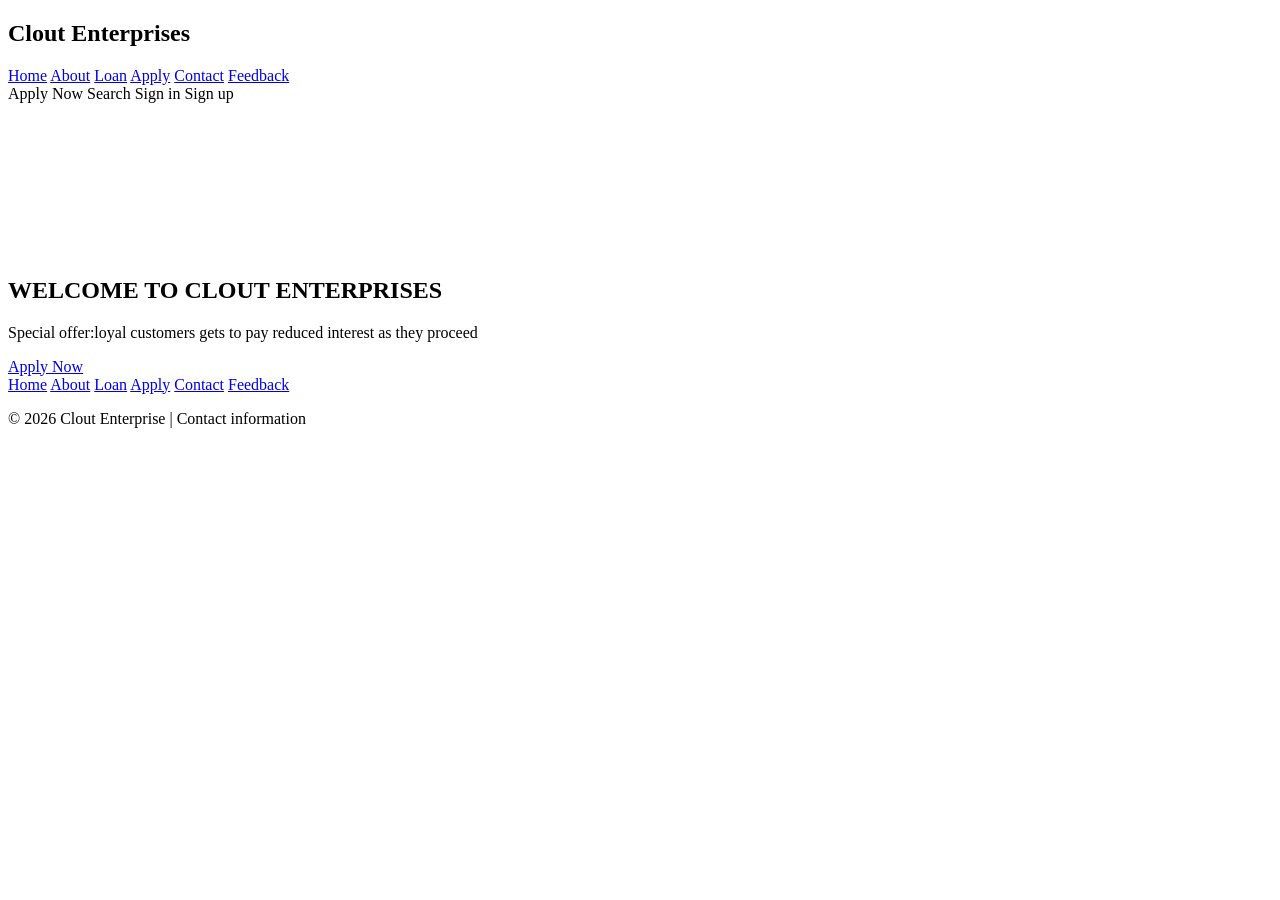
==== index.html @ 6260abf2 "Add files via upload" ====
<!DOCTYPE html>
<html lang="en"> 

<head> 
    <meta charset="UTF-8"> 

    <meta name="viewport" content="width=device-width, initial-scale=1.0"> 

    <title>Clout Enterprise| Affordable  loan solutions</title>



    </head>
    <body>
        <header>
        <nav class="navbar">
            <h2>Clout Enterprises</h2>

            <div class="nav-links">
                <a href="index.html">Home</a>
                <a href="about.html">About</a>
                <a href="loan.html">Loan</a>
                <a href="apply.html">Apply</a>
                <a href="contact.html">Contact</a>
                <a href="feedback.html">Feedback</a>
            </div>

            <div class="nav-buttons">
                <buttons>Apply Now</buttons>
                <buttons>Search</buttons>
                <buttons>Sign in</buttons>
                <buttons>Sign up</buttons>
                </div>
                </nav>
              </header>

            <Section class="hero">
             <video autoplay muted loop class="hero-video">
                <source src= "videos/video.mp4" type="video/mp4 ">
                </video>

                <div class="overlay"></div>
                <div class="her0-content">
                    <h1>WELCOME TO CLOUT ENTERPRISES</h1>
                </div>
                </Section>
                </div>
                </div>
             

                
    

              <section class="ad-section">
    <div class="container">
        <div class="ad-content">
        <p> Special offer:loyal customers gets to pay reduced interest as they proceed</p> 

</div>
</section>

     <div class="apply-container">
    <a href="apply.html" class="apply-btn">Apply Now</a>
</div>

<footer class="footer">

 <div class="footer-links"> 
                <a href="index.html">Home</a>
                <a href="about.html">About</a>
                <a href="loan.html">Loan</a>
                <a href="apply.html">Apply</a>
                <a href="contact.html">Contact</a>
                <a href="feedback.html">Feedback</a> 
                </div>

                <p>© 2026 Clout Enterprise | Contact information</p>
                
                </footer>


                 </body>
                </html>
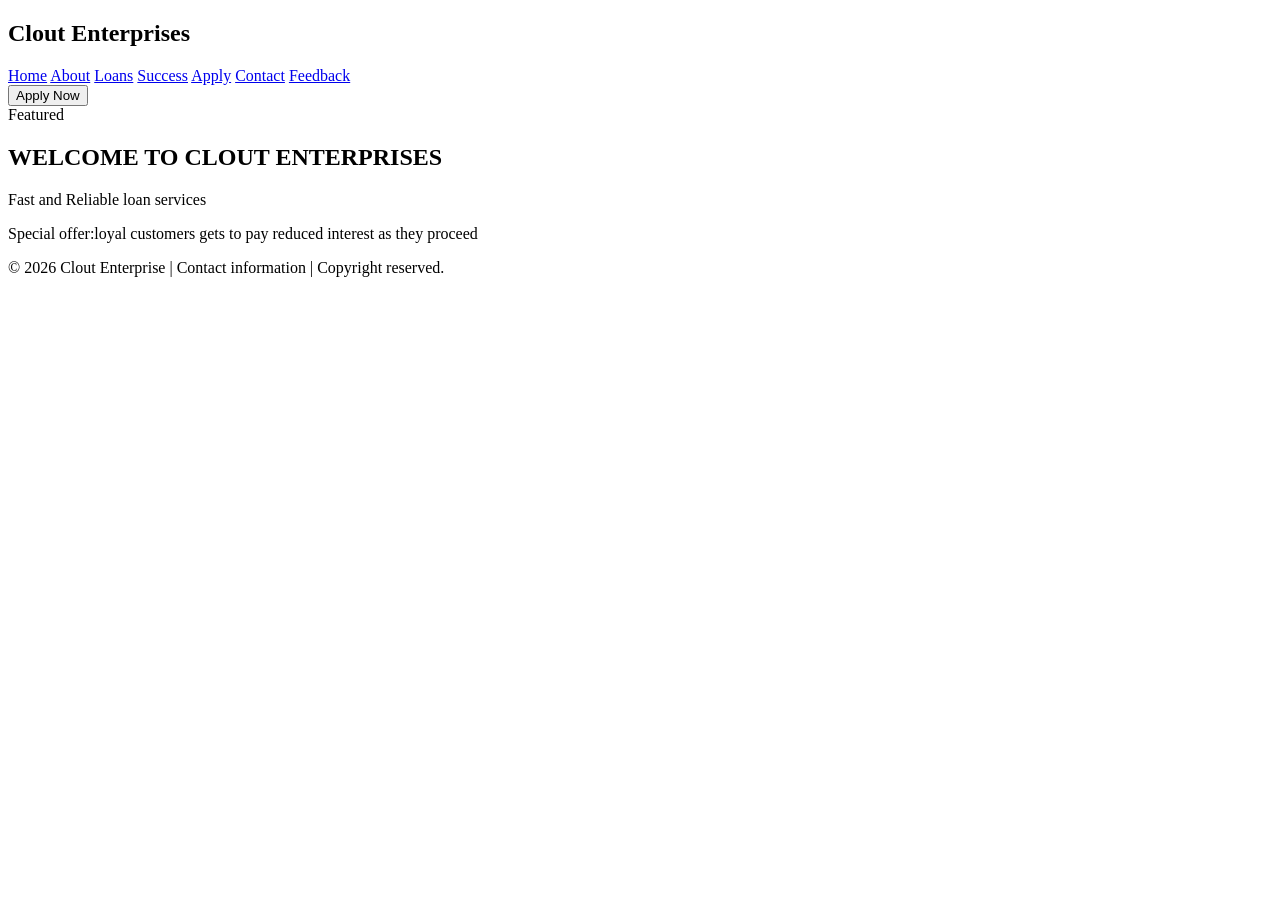
==== commit 21727f47: "Add files via upload" ====
--- a/index.html
+++ b/index.html
@@ -1,88 +1,64 @@
 <!DOCTYPE html>
-<html lang="en"> 
-
-<head> 
-    <meta charset="UTF-8"> 
-
-    <meta name="viewport" content="width=device-width, initial-scale=1.0"> 
-
-    <title>Clout Enterprise| Affordable  loan solutions</title>
+<html lang="en">
+<head>
+<meta charset="UTF-8">
+<title>Apply</title>
+<link rel="stylesheet" href="style.css">
+</head>
 
 
+<body>
 
-    </head>
-    <body>
-        <header>
-        <nav class="navbar">
-            <h2>Clout Enterprises</h2>
+<header>
+<main>
+<nav class="navbar">
+<h2>Clout Enterprises</h2>
+<div class="nav-links">
+<a href="index.html">Home</a>
+<a href="about.html">About</a>
+<a href="loan.html">Loans</a>
+<a href="client-success.html">Success</a>
+<a href="apply.html">Apply</a>
+<a href="contact.html">Contact</a>
+<a href="feedback.html">Feedback</a>
+</div>
+<div class="nav-buttons">
+<button onclick="location.href='apply.html'">Apply Now</button>
+</div>
+</nav>
+</main>
+</header>
 
-            <div class="nav-links">
-                <a href="index.html">Home</a>
-                <a href="about.html">About</a>
-                <a href="loan.html">Loan</a>
-                <a href="apply.html">Apply</a>
-                <a href="contact.html">Contact</a>
-                <a href="feedback.html">Feedback</a>
-            </div>
-
-            <div class="nav-buttons">
-                <buttons>Apply Now</buttons>
-                <buttons>Search</buttons>
-                <buttons>Sign in</buttons>
-                <buttons>Sign up</buttons>
-                </div>
-                </nav>
-              </header>
-
-            <Section class="hero">
-             <video autoplay muted loop class="hero-video">
-                <source src= "videos/video.mp4" type="video/mp4 ">
-                </video>
-
-                <div class="overlay"></div>
-                <div class="her0-content">
-                    <h1>WELCOME TO CLOUT ENTERPRISES</h1>
-                </div>
-                </Section>
-                </div>
-                </div>
-             
 
                 
-    
+        
+<section class="hero">
+ 
+    <div class="hero__content">
+      <span class="hero__tag">Featured</span>
+      <h1 class="hero__title">WELCOME TO CLOUT ENTERPRISES</h1>
+      <p class="hero__subtitle">Fast and Reliable loan services</p>
 
-              <section class="ad-section">
-    <div class="container">
+
+             <section class="ad-section">
+           <div class="container">
         <div class="ad-content">
         <p> Special offer:loyal customers gets to pay reduced interest as they proceed</p> 
 
 </div>
+</div>
 </section>
-
-     <div class="apply-container">
-    <a href="apply.html" class="apply-btn">Apply Now</a>
-</div>
 
 <footer class="footer">
 
- <div class="footer-links"> 
-                <a href="index.html">Home</a>
-                <a href="about.html">About</a>
-                <a href="loan.html">Loan</a>
-                <a href="apply.html">Apply</a>
-                <a href="contact.html">Contact</a>
-                <a href="feedback.html">Feedback</a> 
-                </div>
-
-                <p>© 2026 Clout Enterprise | Contact information</p>
+<p>© 2026 Clout Enterprise | Contact information | Copyright reserved.
                 
-                </footer>
+</footer>
 
 
-                 </body>
-                </html>
-                
 
+</body>
+</html>
         
 
 
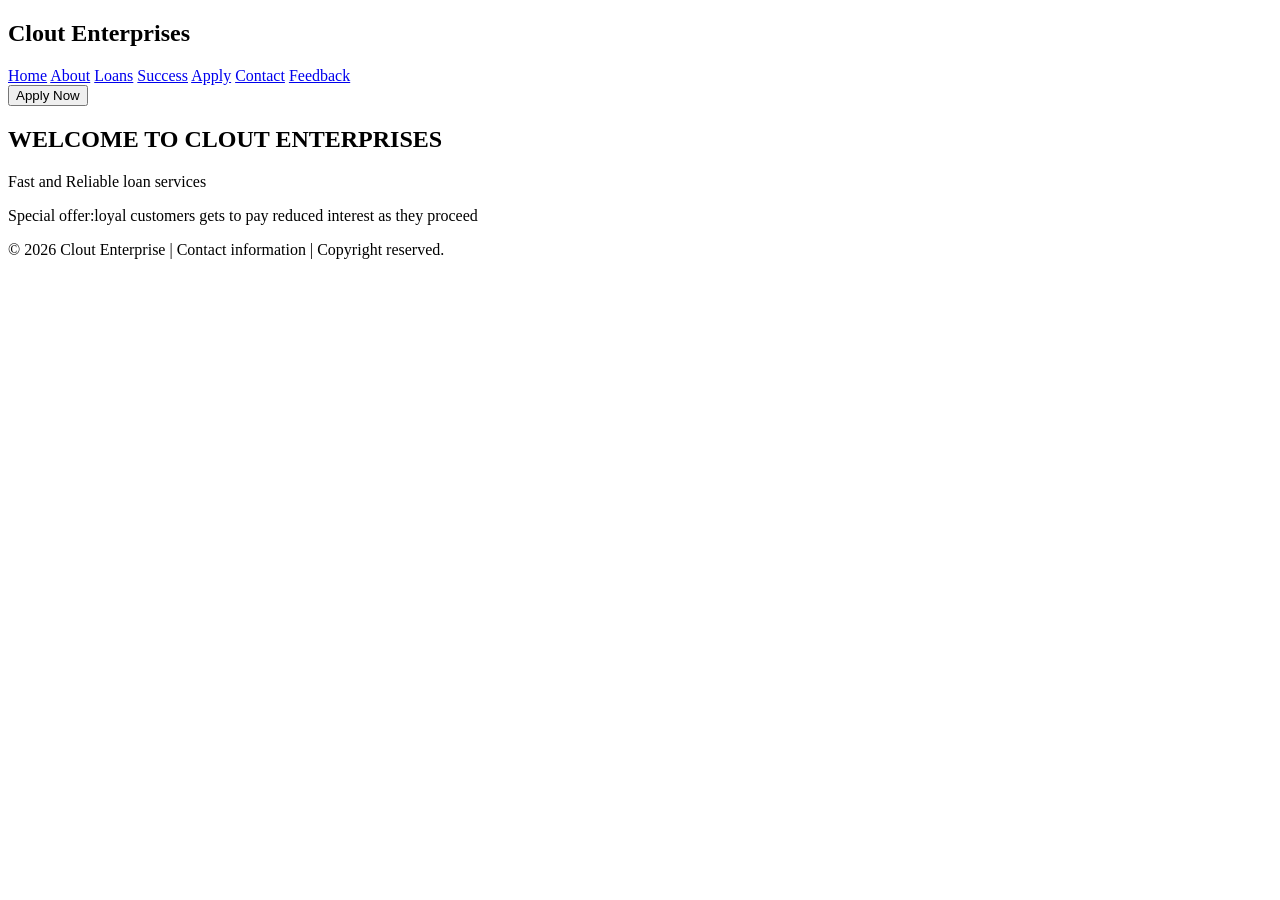
==== commit 9c97b9ea: "Update index.html" ====
--- a/index.html
+++ b/index.html
@@ -15,12 +15,12 @@
 <h2>Clout Enterprises</h2>
 <div class="nav-links">
 <a href="index.html">Home</a>
-<a href="about.html">About</a>
-<a href="loan.html">Loans</a>
-<a href="client-success.html">Success</a>
-<a href="apply.html">Apply</a>
-<a href="contact.html">Contact</a>
-<a href="feedback.html">Feedback</a>
+<a href="About.html">About</a>
+<a href="Loan.html">Loans</a>
+<a href="Success.html">Success</a>
+<a href="Apply.html">Apply</a>
+<a href="Contact.html">Contact</a>
+<a href="Feedback.html">Feedback</a>
 </div>
 <div class="nav-buttons">
 <button onclick="location.href='apply.html'">Apply Now</button>
@@ -35,7 +35,6 @@
 <section class="hero">
  
     <div class="hero__content">
-      <span class="hero__tag">Featured</span>
       <h1 class="hero__title">WELCOME TO CLOUT ENTERPRISES</h1>
       <p class="hero__subtitle">Fast and Reliable loan services</p>
 
@@ -75,4 +74,4 @@
         
 
 
-    +    
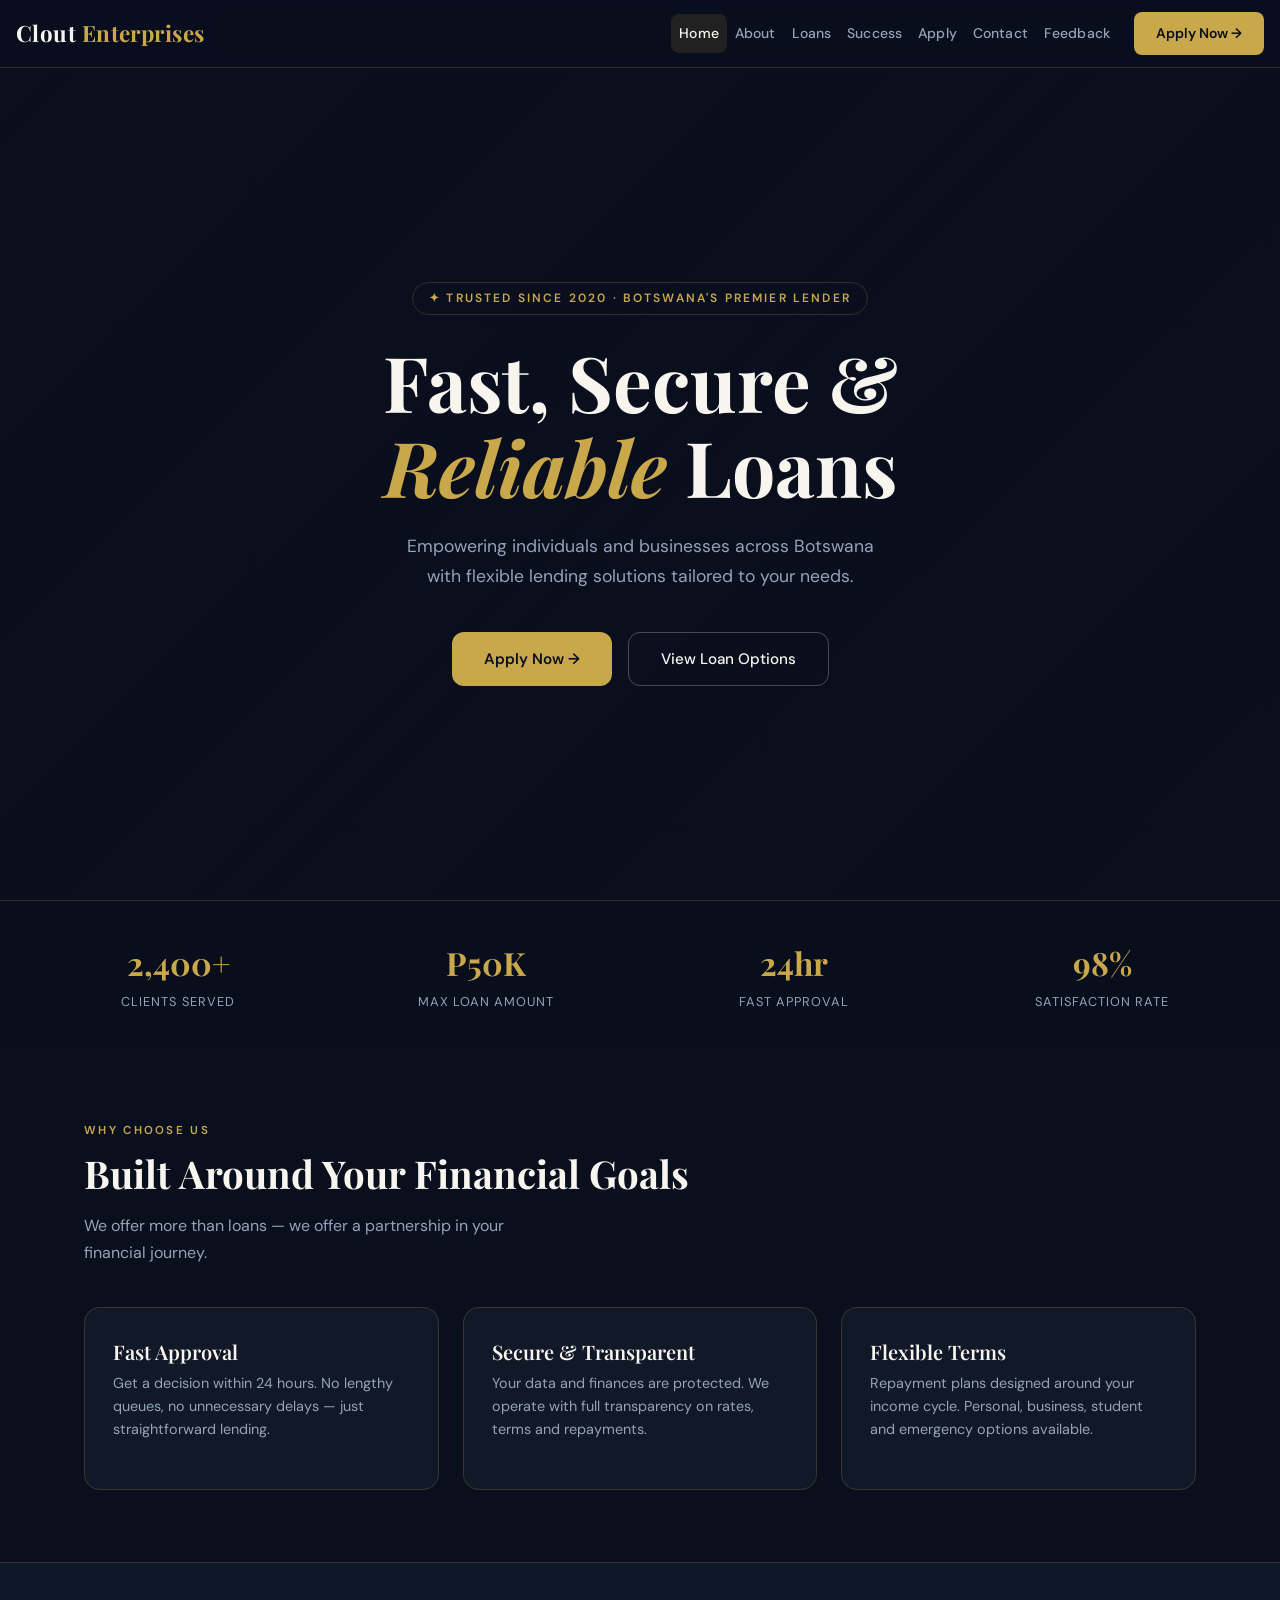
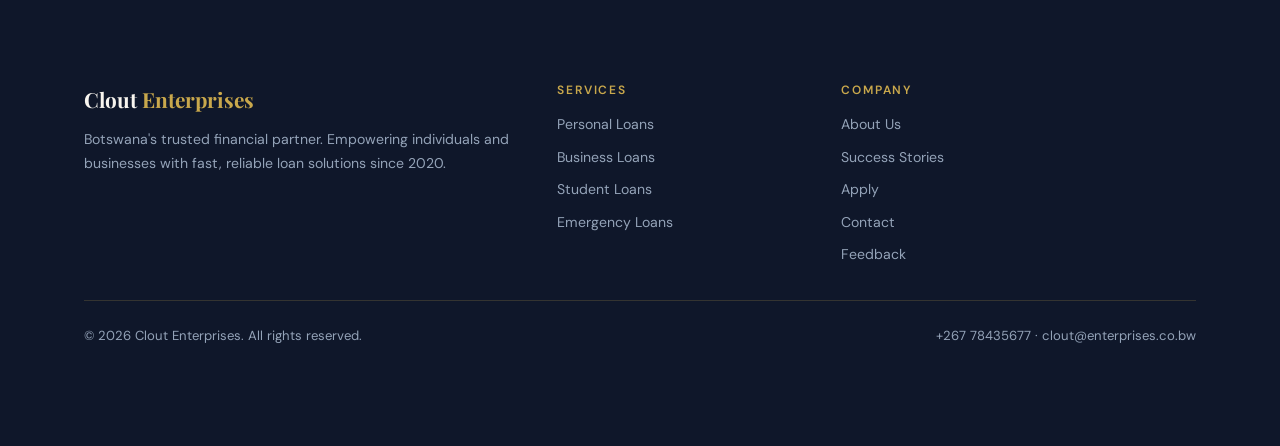
==== commit 93ef793a: "Add files via upload" ====
--- a/index.html
+++ b/index.html
@@ -1,77 +1,140 @@
-<!DOCTYPE html>
-<html lang="en">
-<head>
-<meta charset="UTF-8">
-<title>Apply</title>
-<link rel="stylesheet" href="style.css">
-</head>
-
-
-<body>
-
-<header>
-<main>
-<nav class="navbar">
-<h2>Clout Enterprises</h2>
-<div class="nav-links">
-<a href="index.html">Home</a>
-<a href="About.html">About</a>
-<a href="Loan.html">Loans</a>
-<a href="Success.html">Success</a>
-<a href="Apply.html">Apply</a>
-<a href="Contact.html">Contact</a>
-<a href="Feedback.html">Feedback</a>
-</div>
-<div class="nav-buttons">
-<button onclick="location.href='apply.html'">Apply Now</button>
-</div>
-</nav>
-</main>
-</header>
-
-
-                
-        
-<section class="hero">
- 
-    <div class="hero__content">
-      <h1 class="hero__title">WELCOME TO CLOUT ENTERPRISES</h1>
-      <p class="hero__subtitle">Fast and Reliable loan services</p>
-
-
-             <section class="ad-section">
-           <div class="container">
-        <div class="ad-content">
-        <p> Special offer:loyal customers gets to pay reduced interest as they proceed</p> 
-
-</div>
-</div>
-</section>
-
-<footer class="footer">
-
-<p>© 2026 Clout Enterprise | Contact information | Copyright reserved.
-                
-</footer>
-
-
-
-</body>
-</html>
-        
-
-
-
-
-
-
-
-
-        
-
-
-
-        
-
-
-    
+<!DOCTYPE html>
+<html lang="en">
+<head>
+  <meta charset="UTF-8">
+  <meta name="viewport" content="width=device-width, initial-scale=1.0">
+  <title>Clout Enterprises — Financial Freedom Starts Here</title>
+  <link href="https://cdn.jsdelivr.net/npm/bootstrap@5.3.3/dist/css/bootstrap.min.css" rel="stylesheet">
+  <link rel="stylesheet" href="style.css">
+</head>
+<body>
+
+<!-- NAVBAR -->
+<nav class="navbar navbar-expand-lg">
+  <div class="container-fluid px-3">
+    <a href="index.html" class="navbar-brand">Clout <span>Enterprises</span></a>
+    <button class="navbar-toggler" type="button" data-bs-toggle="collapse" data-bs-target="#navMenu" aria-controls="navMenu" aria-expanded="false" aria-label="Toggle navigation">
+      <span class="navbar-toggler-icon"></span>
+    </button>
+    <div class="collapse navbar-collapse" id="navMenu">
+      <div class="navbar-nav ms-auto">
+        <a href="index.html" class="nav-link active">Home</a>
+        <a href="about.html" class="nav-link">About</a>
+        <a href="loan.html" class="nav-link">Loans</a>
+        <a href="success.html" class="nav-link">Success</a>
+        <a href="apply.html" class="nav-link">Apply</a>
+        <a href="contact.html" class="nav-link">Contact</a>
+        <a href="feedback.html" class="nav-link">Feedback</a>
+      </div>
+      <a href="apply.html" class="nav-cta ms-3">Apply Now →</a>
+    </div>
+  </div>
+</nav>
+
+<main>
+
+  <!-- HERO SECTION -->
+  <section class="hero">
+    <video autoplay muted loop playsinline class="hero-video">
+      <source src="video/hero-video.mp4" type="video/mp4">
+    </video>
+    <div class="hero-overlay"></div>
+    <div class="hero-content">
+      <div class="hero-eyebrow">✦ Trusted Since 2020 · Botswana's Premier Lender</div>
+      <h1>Fast, Secure &amp;<br><em>Reliable</em> Loans</h1>
+      <p>Empowering individuals and businesses across Botswana with flexible lending solutions tailored to your needs.</p>
+      <div class="hero-actions">
+        <a href="apply.html" class="btn-primary">Apply Now →</a>
+        <a href="loan.html" class="btn-outline">View Loan Options</a>
+      </div>
+    </div>
+  </section>
+
+  <!-- STATS STRIP -->
+  <div class="hero-stats">
+    <div class="container-fluid px-2">
+      <div class="row g-0 justify-content-center text-center">
+        <div class="col-6 col-md-3 stat-item">
+          <span class="stat-num">2,400+</span>
+          <span class="stat-label">Clients Served</span>
+        </div>
+        <div class="col-6 col-md-3 stat-item">
+          <span class="stat-num">P50K</span>
+          <span class="stat-label">Max Loan Amount</span>
+        </div>
+        <div class="col-6 col-md-3 stat-item">
+          <span class="stat-num">24hr</span>
+          <span class="stat-label">Fast Approval</span>
+        </div>
+        <div class="col-6 col-md-3 stat-item">
+          <span class="stat-num">98%</span>
+          <span class="stat-label">Satisfaction Rate</span>
+        </div>
+      </div>
+    </div>
+  </div>
+
+  <!-- WHY US -->
+  <div class="container">
+    <div class="section-label">Why Choose Us</div>
+    <h2 class="section-title">Built Around Your Financial Goals</h2>
+    <p class="section-sub">We offer more than loans — we offer a partnership in your financial journey.</p>
+
+    <div class="row g-4 mt-2">
+      <div class="col-12 col-md-4">
+        <div class="card fade-up h-100">
+          <h3>Fast Approval</h3>
+          <p>Get a decision within 24 hours. No lengthy queues, no unnecessary delays — just straightforward lending.</p>
+        </div>
+      </div>
+      <div class="col-12 col-md-4">
+        <div class="card fade-up-2 h-100">
+          <h3>Secure &amp; Transparent</h3>
+          <p>Your data and finances are protected. We operate with full transparency on rates, terms and repayments.</p>
+        </div>
+      </div>
+      <div class="col-12 col-md-4">
+        <div class="card fade-up-3 h-100">
+          <h3>Flexible Terms</h3>
+          <p>Repayment plans designed around your income cycle. Personal, business, student and emergency options available.</p>
+        </div>
+      </div>
+    </div>
+  </div>
+
+</main>
+
+<!-- FOOTER -->
+<footer class="footer">
+  <div class="container">
+    <div class="row g-4 mb-4">
+      <div class="col-12 col-md-5">
+        <div class="footer-brand">Clout <span>Enterprises</span></div>
+        <p class="footer-desc">Botswana's trusted financial partner. Empowering individuals and businesses with fast, reliable loan solutions since 2020.</p>
+      </div>
+      <div class="col-6 col-md-3 footer-col">
+        <h5>Services</h5>
+        <a href="loan.html">Personal Loans</a>
+        <a href="loan.html">Business Loans</a>
+        <a href="loan.html">Student Loans</a>
+        <a href="loan.html">Emergency Loans</a>
+      </div>
+      <div class="col-6 col-md-4 footer-col">
+        <h5>Company</h5>
+        <a href="about.html">About Us</a>
+        <a href="success.html">Success Stories</a>
+        <a href="apply.html">Apply</a>
+        <a href="contact.html">Contact</a>
+        <a href="feedback.html">Feedback</a>
+      </div>
+    </div>
+    <div class="footer-bottom">
+      <span>© 2026 Clout Enterprises. All rights reserved.</span>
+      <span>+267 78435677 · clout@enterprises.co.bw</span>
+    </div>
+  </div>
+</footer>
+
+<script src="https://cdn.jsdelivr.net/npm/bootstrap@5.3.3/dist/js/bootstrap.bundle.min.js"></script>
+</body>
+</html>
--- a/style.css
+++ b/style.css
@@ -0,0 +1,810 @@
+/* ============================================================
+   CLOUT ENTERPRISES — Global Stylesheet
+   Aesthetic: Luxury Financial / Dark Navy + Gold Accent
+   Updated: Bootstrap 5 compatible + Fully Responsive
+   ============================================================ */
+
+@import url('https://fonts.googleapis.com/css2?family=Playfair+Display:wght@400;600;700&family=DM+Sans:wght@300;400;500;600&display=swap');
+
+/* ── RESET ── */
+*, *::before, *::after {
+  margin: 0;
+  padding: 0;
+  box-sizing: border-box;
+}
+
+/* ── TOKENS ── */
+:root {
+  --navy:        #0a0f1e;
+  --navy-2:      #0f172a;
+  --navy-3:      #1e293b;
+  --gold:        #c9a84c;
+  --gold-light:  #e6c878;
+  --gold-dim:    rgba(201, 168, 76, 0.12);
+  --white:       #f8f5ef;
+  --muted:       #94a3b8;
+  --surface:     #111827;
+  --surface-2:   #1a2436;
+  --border:      rgba(201,168,76,0.2);
+  --radius:      12px;
+  --shadow:      0 20px 60px rgba(0,0,0,0.35);
+  --ff-display:  'Playfair Display', Georgia, serif;
+  --ff-body:     'DM Sans', sans-serif;
+  --transition:  0.3s cubic-bezier(0.4, 0, 0.2, 1);
+}
+
+/* ── BASE ── */
+html { scroll-behavior: smooth; }
+
+body {
+  font-family: var(--ff-body);
+  background: var(--navy);
+  color: var(--white);
+  min-height: 100vh;
+  display: flex;
+  flex-direction: column;
+  line-height: 1.6;
+}
+
+/* ── SCROLLBAR ── */
+::-webkit-scrollbar { width: 6px; }
+::-webkit-scrollbar-track { background: var(--navy-2); }
+::-webkit-scrollbar-thumb { background: var(--gold); border-radius: 3px; }
+
+
+
+/* Sticky wrapper for the nav */
+.navbar {
+  position: sticky;
+  top: 0;
+  z-index: 1030;
+  background: rgba(10, 15, 30, 0.97);
+  backdrop-filter: blur(12px);
+  border-bottom: 1px solid var(--border);
+  padding: 0 32px !;
+  min-height: 68px;
+}
+
+.navbar-brand {
+  font-family: var(--ff-display);
+  font-size: 1.4rem;
+  font-weight: 700;
+  color: var(--white);
+  letter-spacing: 0.02em;
+  text-decoration: none;
+}
+
+.navbar-brand span {
+  color: var(--gold);
+}
+
+/* Bootstrap nav-link overrides */
+.navbar-nav .nav-link {
+  color: var(--muted);
+  font-size: 0.875rem;
+  font-weight: 500;
+  padding: 8px 14px;
+  border-radius: 8px;
+  transition: var(--transition);
+  letter-spacing: 0.01em;
+}
+
+.navbar-nav .nav-link:hover,
+.navbar-nav .nav-link.active {
+  color: var(--white--);
+  background: var(--gold-dim);
+}
+
+/* Hamburger icon color */
+.navbar-toggler {
+  border-color: var(--border);
+}
+.navbar-toggler-icon {
+  filter: invert(1);
+}
+
+/* Collapsed menu background on mobile */
+.navbar-collapse {
+  background: rgba(10, 15, 30, 0.99);
+}
+
+@media (max-width: 991px) {
+  .navbar-collapse {
+    padding: 12px 0 16px;
+    border-top: 1px solid var(--border);
+    margin-top: 8px;
+  }
+  .navbar-nav .nav-link {
+    padding: 10px 16px;
+  }
+  .nav-cta {
+    margin: 12px 16px 4px;
+    display: inline-block;
+  }
+}
+
+.nav-cta {
+  background: var(--gold);
+  color: #0a0f1e;
+  font-weight: 600;
+  padding: 10px 22px;
+  border-radius: 8px;
+  font-size: 0.875rem;
+  font-family: var(--ff-body);
+  transition: var(--transition);
+  text-decoration: none;
+  display: inline-flex;
+  align-items: center;
+  gap: 6px;
+  white-space: nowrap;
+}
+
+.nav-cta:hover {
+  background: var(--gold-light);
+  transform: translateY(-1px);
+  box-shadow: 0 6px 20px rgba(201,168,76,0.3);
+  color: #0a0f1e;
+}
+
+/* ═══════════════════════════════════════
+   HERO
+═══════════════════════════════════════ */
+.hero {
+  position: relative;
+  min-height: calc(100vh - 68px);
+  display: flex;
+  align-items: center;
+  justify-content: center;
+  overflow: hidden;
+  text-align: center;
+}
+
+.hero-video {
+  position: absolute;
+  inset: 0;
+  width: 100%;
+  height: 100%;
+  object-fit: cover;
+  z-index: 0;
+}
+
+.hero-overlay {
+  position: absolute;
+  inset: 0;
+  background: linear-gradient(
+    135deg,
+    rgba(10,15,30,0.92) 0%,
+    rgba(10,15,30,0.7) 50%,
+    rgba(10,15,30,0.88) 100%
+  );
+  z-index: 1;
+}
+
+.hero-content {
+  position: relative;
+  z-index: 2;
+  max-width: 760px;
+  padding: 40px 24px;
+  animation: fadeUp 0.9s ease both;
+}
+
+.hero-eyebrow {
+  display: inline-flex;
+  align-items: center;
+  gap: 8px;
+  font-size: 0.75rem;
+  font-weight: 600;
+  letter-spacing: 0.18em;
+  text-transform: uppercase;
+  color: var(--gold);
+  margin-bottom: 24px;
+  padding: 6px 16px;
+  border: 1px solid var(--border);
+  border-radius: 100px;
+}
+
+.hero-content h1 {
+  font-family: var(--ff-display);
+  font-size: clamp(2.2rem, 6vw, 5rem);
+  font-weight: 700;
+  line-height: 1.1;
+  color: var(--white);
+  margin-bottom: 24px;
+}
+
+.hero-content h1 em {
+  font-style: italic;
+  color: var(--gold);
+}
+
+.hero-content p {
+  font-size: 1.1rem;
+  color: var(--muted);
+  max-width: 500px;
+  margin: 0 auto 40px;
+  line-height: 1.7;
+}
+
+.hero-actions {
+  display: flex;
+  gap: 16px;
+  justify-content: center;
+  flex-wrap: wrap;
+}
+
+/* ── STATS STRIP ── */
+.hero-stats {
+  position: relative;
+  z-index: 2;
+  padding: 28px 16px;
+  border-top: 1px solid var(--border);
+  background: rgba(10,15,30,0.85);
+  backdrop-filter: blur(8px);
+}
+
+.stat-item { text-align: center; padding: 8px 16px; }
+
+.stat-item .stat-num {
+  font-family: var(--ff-display);
+  font-size: 2rem;
+  font-weight: 700;
+  color: var(--gold);
+  display: block;
+}
+
+.stat-item .stat-label {
+  font-size: 0.8rem;
+  color: var(--muted);
+  letter-spacing: 0.08em;
+  text-transform: uppercase;
+}
+
+/* ── BUTTONS ── */
+.btn-primary {
+  background: var(--gold);
+  color: var(--navy);
+  border: none;
+  padding: 14px 32px;
+  border-radius: var(--radius);
+  font-family: var(--ff-body);
+  font-weight: 600;
+  font-size: 0.95rem;
+  cursor: pointer;
+  transition: var(--transition);
+  display: inline-flex;
+  align-items: center;
+  gap: 8px;
+  text-decoration: none;
+}
+
+.btn-primary:hover {
+  background: var(--gold-light);
+  transform: translateY(-2px);
+  box-shadow: 0 8px 24px rgba(201,168,76,0.35);
+  color: var(--navy);
+}
+
+.btn-outline {
+  background: transparent;
+  color: var(--white);
+  border: 1px solid rgba(255,255,255,0.25);
+  padding: 14px 32px;
+  border-radius: var(--radius);
+  font-family: var(--ff-body);
+  font-weight: 500;
+  font-size: 0.95rem;
+  cursor: pointer;
+  transition: var(--transition);
+  display: inline-flex;
+  align-items: center;
+  gap: 8px;
+  text-decoration: none;
+}
+
+.btn-outline:hover {
+  border-color: var(--gold);
+  color: var(--gold);
+  transform: translateY(-2px);
+}
+
+/* ── PAGE HERO ── */
+.page-hero {
+  background: linear-gradient(135deg, var(--navy-2) 0%, var(--surface) 100%);
+  border-bottom: 1px solid var(--border);
+  padding: 72px 24px 60px;
+  text-align: center;
+  position: relative;
+  overflow: hidden;
+}
+
+.page-hero::before {
+  content: '';
+  position: absolute;
+  top: -60px;
+  right: -60px;
+  width: 300px;
+  height: 300px;
+  background: radial-gradient(circle, var(--gold-dim) 0%, transparent 70%);
+  border-radius: 50%;
+}
+
+.page-hero .eyebrow {
+  font-size: 0.72rem;
+  letter-spacing: 0.2em;
+  text-transform: uppercase;
+  color: var(--gold);
+  font-weight: 600;
+  margin-bottom: 12px;
+}
+
+.page-hero h1 {
+  font-family: var(--ff-display);
+  font-size: clamp(2rem, 4vw, 3.2rem);
+  font-weight: 700;
+  color: var(--white);
+  margin-bottom: 16px;
+}
+
+.page-hero p {
+  color: var(--muted);
+  font-size: 1.05rem;
+  max-width: 540px;
+  margin: auto;
+}
+
+/* ── CONTAINER ── */
+.container {
+  max-width: 1160px;
+  margin: 0 auto;
+  padding: 72px 24px;
+  flex: 1;
+  width: 100%;
+}
+
+.section-label {
+  font-size: 0.72rem;
+  letter-spacing: 0.2em;
+  text-transform: uppercase;
+  color: var(--gold);
+  font-weight: 600;
+  margin-bottom: 10px;
+}
+
+.section-title {
+  font-family: var(--ff-display);
+  font-size: clamp(1.8rem, 3vw, 2.6rem);
+  font-weight: 700;
+  color: var(--white);
+  margin-bottom: 16px;
+}
+
+.section-sub {
+  color: var(--muted);
+  font-size: 1rem;
+  max-width: 480px;
+  line-height: 1.7;
+}
+
+/* ── GRID & CARDS ── */
+.grid {
+  display: grid;
+  grid-template-columns: repeat(auto-fit, minmax(260px, 1fr));
+  gap: 24px;
+  margin-top: 40px;
+}
+
+.card {
+  background: var(--surface);
+  border: 1px solid var(--border);
+  border-radius: 16px;
+  padding: 32px 28px;
+  transition: var(--transition);
+  position: relative;
+  overflow: hidden;
+}
+
+.card::before {
+  content: '';
+  position: absolute;
+  top: 0; left: 0; right: 0;
+  height: 3px;
+  background: linear-gradient(90deg, var(--gold), var(--gold-light));
+  opacity: 0;
+  transition: var(--transition);
+}
+
+.card:hover {
+  transform: translateY(-6px);
+  border-color: var(--gold);
+  box-shadow: 0 16px 40px rgba(201,168,76,0.12);
+}
+
+.card:hover::before { opacity: 1; }
+
+.card-icon {
+  width: 48px;
+  height: 48px;
+  background: var(--gold-dim);
+  border-radius: 12px;
+  display: flex;
+  align-items: center;
+  justify-content: center;
+  margin-bottom: 20px;
+  font-size: 1.4rem;
+}
+
+.card h3 {
+  font-family: var(--ff-display);
+  font-size: 1.25rem;
+  font-weight: 600;
+  color: var(--white);
+  margin-bottom: 8px;
+}
+
+.card p {
+  color: var(--muted);
+  font-size: 0.9rem;
+  line-height: 1.6;
+}
+
+.card .amount-badge {
+  display: inline-block;
+  margin-top: 16px;
+  padding: 6px 14px;
+  background: var(--gold-dim);
+  border: 1px solid var(--border);
+  border-radius: 100px;
+  font-size: 0.82rem;
+  font-weight: 600;
+  color: var(--gold);
+}
+
+/* ── FORMS ── */
+.form-card {
+  background: var(--surface);
+  border: 1px solid var(--border);
+  border-radius: 20px;
+  padding: 48px;
+  max-width: 560px;
+  margin: 0 auto;
+  box-shadow: var(--shadow);
+  width: 100%;
+}
+
+.form-card h2 {
+  font-family: var(--ff-display);
+  font-size: 1.8rem;
+  margin-bottom: 8px;
+  color: var(--white);
+}
+
+.form-card .sub {
+  color: var(--muted);
+  font-size: 0.9rem;
+  margin-bottom: 32px;
+}
+
+.form-group { margin-bottom: 20px; }
+
+.form-group label {
+  display: block;
+  font-size: 0.82rem;
+  font-weight: 600;
+  color: var(--muted);
+  letter-spacing: 0.06em;
+  text-transform: uppercase;
+  margin-bottom: 8px;
+}
+
+.form-group input,
+.form-group textarea,
+.form-group select {
+  width: 100%;
+  padding: 14px 16px;
+  background: var(--navy-2);
+  border: 1px solid var(--border);
+  border-radius: var(--radius);
+  color: var(--white);
+  font-family: var(--ff-body);
+  font-size: 0.95rem;
+  transition: var(--transition);
+  outline: none;
+}
+
+.form-group input::placeholder,
+.form-group textarea::placeholder {
+  color: rgba(148,163,184,0.5);
+}
+
+.form-group input:focus,
+.form-group textarea:focus,
+.form-group select:focus {
+  border-color: var(--gold);
+  box-shadow: 0 0 0 3px rgba(201,168,76,0.12);
+  background: var(--surface-2);
+}
+
+.form-group textarea {
+  resize: vertical;
+  min-height: 120px;
+}
+
+.form-submit { width: 100%; margin-top: 8px; justify-content: center; }
+
+#msg {
+  margin-top: 16px;
+  padding: 12px 16px;
+  border-radius: var(--radius);
+  font-size: 0.9rem;
+  font-weight: 500;
+  display: none;
+}
+
+#msg.success {
+  background: rgba(34, 197, 94, 0.1);
+  border: 1px solid rgba(34, 197, 94, 0.3);
+  color: #4ade80;
+  display: block;
+}
+
+#msg.error {
+  background: rgba(239, 68, 68, 0.1);
+  border: 1px solid rgba(239, 68, 68, 0.3);
+  color: #f87171;
+  display: block;
+}
+
+/* ── ABOUT PAGE ── */
+.about-text h2 {
+  font-family: var(--ff-display);
+  font-size: clamp(1.6rem, 3vw, 2.2rem);
+  line-height: 1.2;
+  color: var(--white);
+  margin-bottom: 20px;
+}
+
+.about-text p {
+  color: var(--muted);
+  line-height: 1.8;
+  margin-bottom: 16px;
+}
+
+.about-pillars {
+  display: flex;
+  flex-direction: column;
+  gap: 20px;
+}
+
+.pillar {
+  background: var(--surface);
+  border: 1px solid var(--border);
+  border-left: 4px solid var(--gold);
+  border-radius: 0 var(--radius) var(--radius) 0;
+  padding: 24px 28px;
+}
+
+.pillar h4 {
+  font-family: var(--ff-display);
+  font-size: 1.1rem;
+  color: var(--gold);
+  margin-bottom: 6px;
+}
+
+.pillar p {
+  color: var(--muted);
+  font-size: 0.9rem;
+  line-height: 1.6;
+}
+
+/* ── CONTACT ── */
+.contact-info h2 {
+  font-family: var(--ff-display);
+  font-size: clamp(1.6rem, 3vw, 2rem);
+  color: var(--white);
+  margin-bottom: 16px;
+}
+
+.contact-info p {
+  color: var(--muted);
+  line-height: 1.7;
+  margin-bottom: 32px;
+}
+
+.contact-item {
+  display: flex;
+  align-items: flex-start;
+  gap: 16px;
+  margin-bottom: 24px;
+}
+
+.contact-icon {
+  width: 44px;
+  height: 44px;
+  min-width: 44px;
+  background: var(--gold-dim);
+  border: 1px solid var(--border);
+  border-radius: 12px;
+  display: flex;
+  align-items: center;
+  justify-content: center;
+  font-size: 1.1rem;
+}
+
+.contact-item-text strong {
+  display: block;
+  color: var(--white);
+  font-size: 0.85rem;
+  font-weight: 600;
+  margin-bottom: 2px;
+}
+
+.contact-item-text span {
+  color: var(--muted);
+  font-size: 0.9rem;
+}
+
+/* ── SUCCESS ── */
+.testimonial-card {
+  background: var(--surface);
+  border: 1px solid var(--border);
+  border-radius: 16px;
+  padding: 36px 32px;
+  position: relative;
+  transition: var(--transition);
+  height: 100%;
+}
+
+.testimonial-card:hover {
+  border-color: var(--gold);
+  transform: translateY(-4px);
+  box-shadow: 0 16px 40px rgba(201,168,76,0.1);
+}
+
+.testimonial-card .quote-mark {
+  font-family: var(--ff-display);
+  font-size: 4rem;
+  color: var(--gold);
+  line-height: 1;
+  margin-bottom: 16px;
+  opacity: 0.6;
+}
+
+.testimonial-card blockquote {
+  color: var(--white);
+  font-size: 1rem;
+  line-height: 1.7;
+  font-style: italic;
+  margin-bottom: 24px;
+}
+
+.testimonial-card .author {
+  display: flex;
+  align-items: center;
+  gap: 12px;
+}
+
+.author-avatar {
+  width: 44px;
+  height: 44px;
+  border-radius: 50%;
+  background: var(--gold-dim);
+  border: 2px solid var(--gold);
+  display: flex;
+  align-items: center;
+  justify-content: center;
+  font-weight: 700;
+  color: var(--gold);
+  font-size: 0.9rem;
+  flex-shrink: 0;
+}
+
+.author-info strong {
+  display: block;
+  color: var(--white);
+  font-size: 0.9rem;
+}
+
+.author-info span {
+  color: var(--muted);
+  font-size: 0.8rem;
+}
+
+.stars { color: var(--gold); font-size: 0.85rem; margin-bottom: 16px; }
+
+/* ── FOOTER ── */
+.footer {
+  background: var(--navy-2);
+  border-top: 1px solid var(--border);
+  padding: 48px 24px 28px;
+  margin-top: auto;
+}
+
+.footer-brand {
+  font-family: var(--ff-display);
+  font-size: 1.3rem;
+  font-weight: 700;
+  color: var(--white);
+  margin-bottom: 12px;
+}
+
+.footer-brand span { color: var(--gold); }
+
+.footer-desc {
+  color: var(--muted);
+  font-size: 0.88rem;
+  line-height: 1.7;
+}
+
+.footer-col h5 {
+  font-size: 0.75rem;
+  letter-spacing: 0.15em;
+  text-transform: uppercase;
+  color: var(--gold);
+  font-weight: 600;
+  margin-bottom: 16px;
+}
+
+.footer-col a {
+  display: block;
+  color: var(--muted);
+  text-decoration: none;
+  font-size: 0.88rem;
+  margin-bottom: 10px;
+  transition: var(--transition);
+}
+
+.footer-col a:hover { color: var(--white); }
+
+.footer-bottom {
+  border-top: 1px solid var(--border);
+  padding-top: 24px;
+  display: flex;
+  justify-content: space-between;
+  align-items: center;
+  color: var(--muted);
+  font-size: 0.82rem;
+  flex-wrap: wrap;
+  gap: 8px;
+}
+
+/* ═══════════════════════════════════════
+   ANIMATIONS
+═══════════════════════════════════════ */
+@keyframes fadeUp {
+  from { opacity: 0; transform: translateY(24px); }
+  to   { opacity: 1; transform: translateY(0); }
+}
+
+.fade-up  { animation: fadeUp 0.7s ease both; }
+.fade-up-2 { animation: fadeUp 0.7s 0.15s ease both; }
+.fade-up-3 { animation: fadeUp 0.7s 0.30s ease both; }
+
+/* ═══════════════════════════════════════
+   RESPONSIVE MEDIA QUERIES
+   (Bootstrap handles columns; these
+    handle spacing, font, and layout)
+═══════════════════════════════════════ */
+
+/* Tablet — md breakpoint (768px) */
+@media (max-width: 768px) {
+  .container { padding: 48px 16px; }
+  .page-hero { padding: 48px 16px 40px; }
+  .form-card { padding: 28px 20px; }
+  .footer { padding: 40px 16px 20px; }
+  .footer-bottom { flex-direction: column; text-align: center; }
+  .hero-stats { padding: 20px 16px; }
+  .stat-item .stat-num { font-size: 1.5rem; }
+  .navbar { padding: 0 16px; }
+}
+
+/* Mobile — sm breakpoint (576px) */
+@media (max-width: 576px) {
+  .hero-content h1 { font-size: 2rem; }
+  .hero-content p  { font-size: 0.95rem; }
+  .btn-primary, .btn-outline { padding: 12px 20px; font-size: 0.85rem; }
+  .card { padding: 24px 18px; }
+  .testimonial-card { padding: 24px 20px; }
+  .pillar { padding: 18px 20px; }
+  .form-card { padding: 24px 16px; }
+  .page-hero { padding: 40px 16px 32px; }
+}
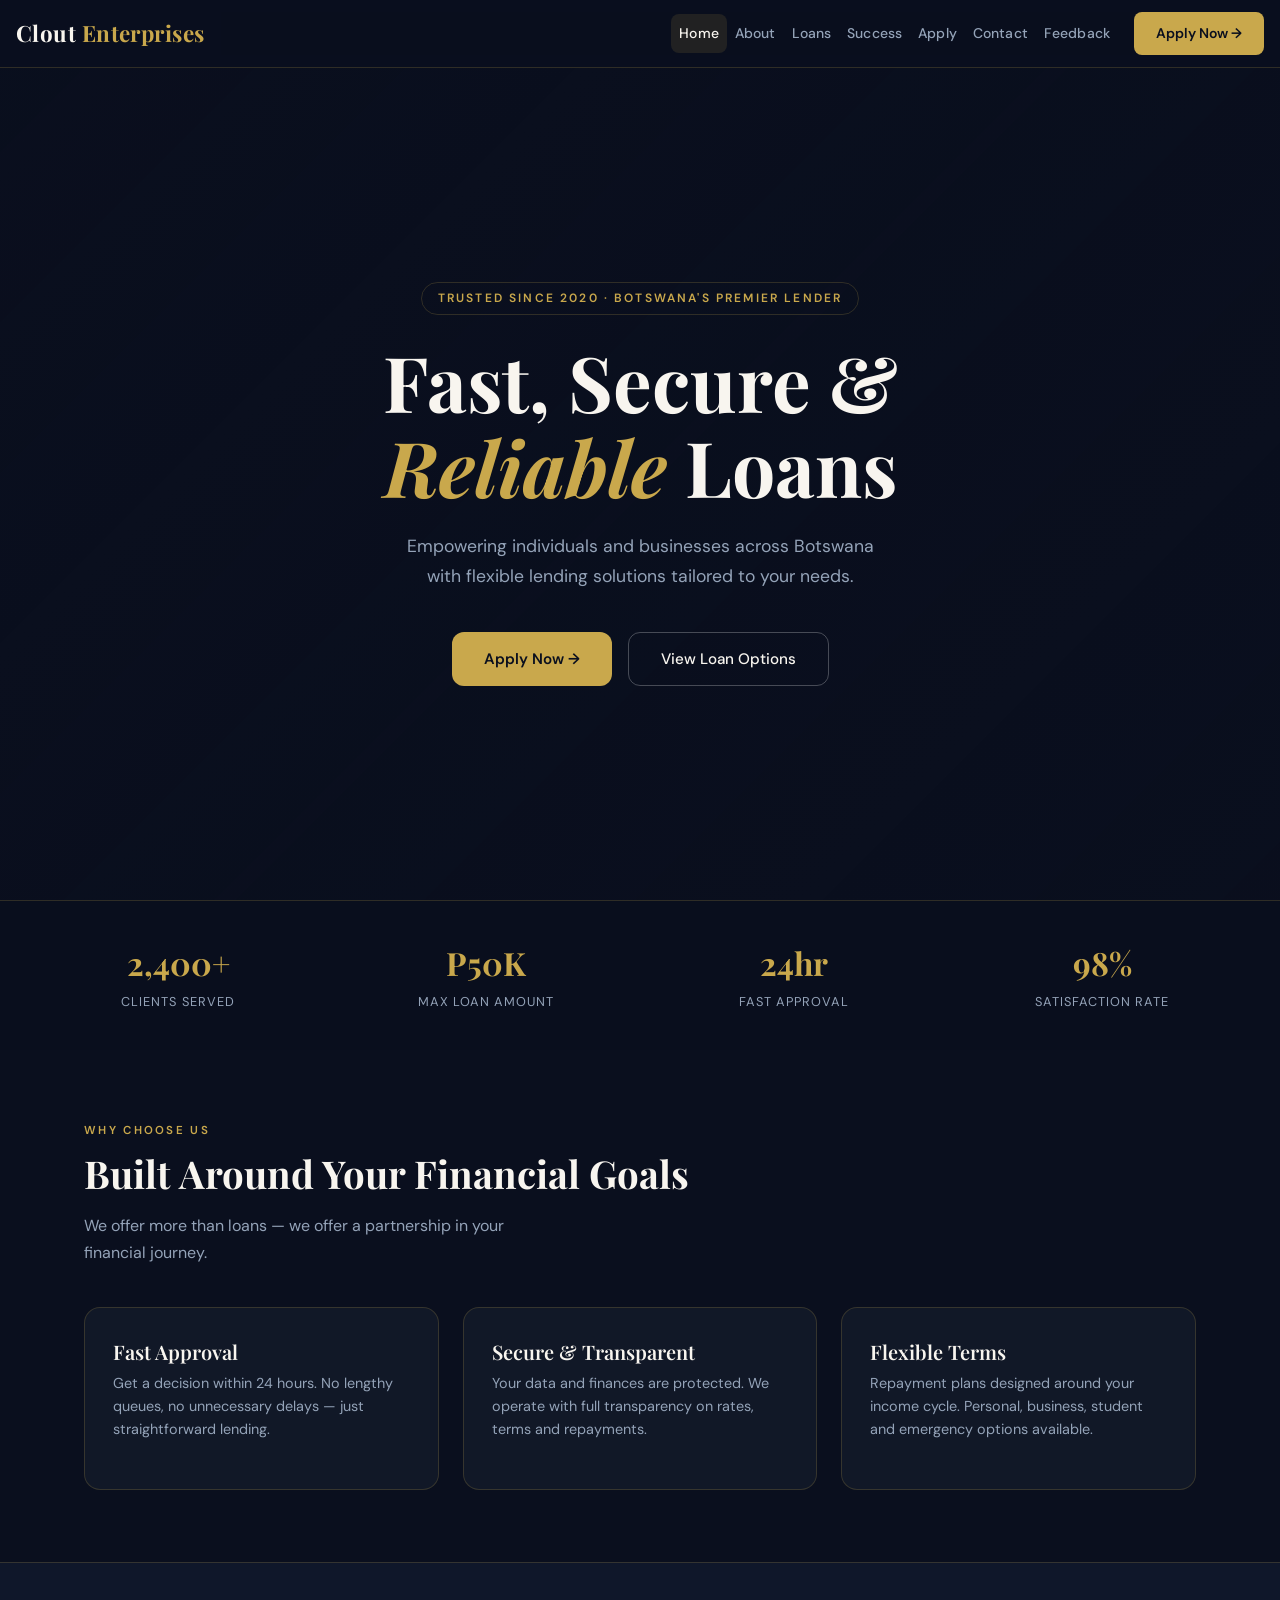
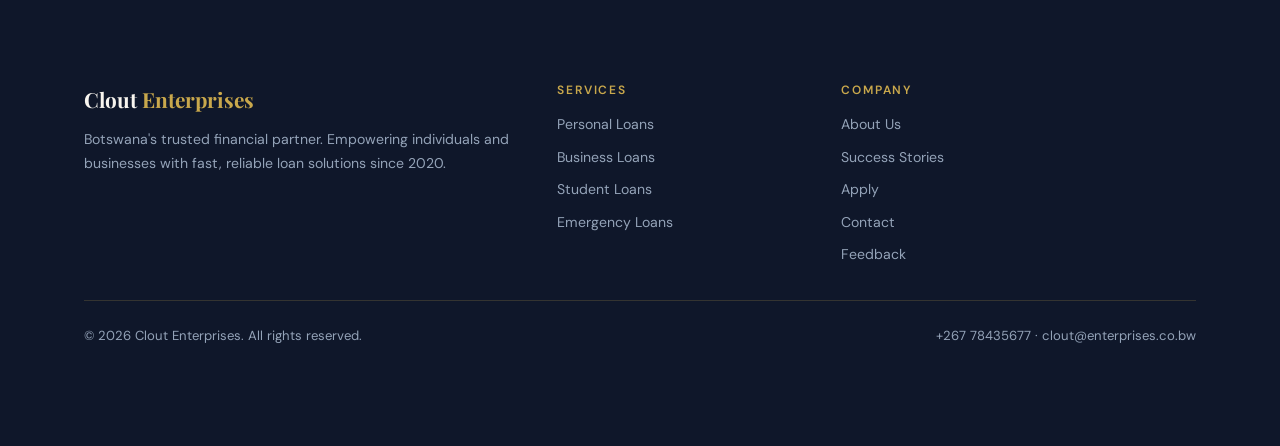
==== commit 472e81be: "Update index.html" ====
--- a/index.html
+++ b/index.html
@@ -36,11 +36,16 @@
   <!-- HERO SECTION -->
   <section class="hero">
     <video autoplay muted loop playsinline class="hero-video">
-      <source src="video/hero-video.mp4" type="video/mp4">
+     <source src="" type="video/mp4">
+    width="100%" 
+    autoplay 
+    muted 
+    loop
+    style="border-radius:12px; max-width:800px; display:block; margin:0 auto;">
     </video>
     <div class="hero-overlay"></div>
     <div class="hero-content">
-      <div class="hero-eyebrow">✦ Trusted Since 2020 · Botswana's Premier Lender</div>
+      <div class="hero-eyebrow"> Trusted Since 2020 · Botswana's Premier Lender</div>
       <h1>Fast, Secure &amp;<br><em>Reliable</em> Loans</h1>
       <p>Empowering individuals and businesses across Botswana with flexible lending solutions tailored to your needs.</p>
       <div class="hero-actions">
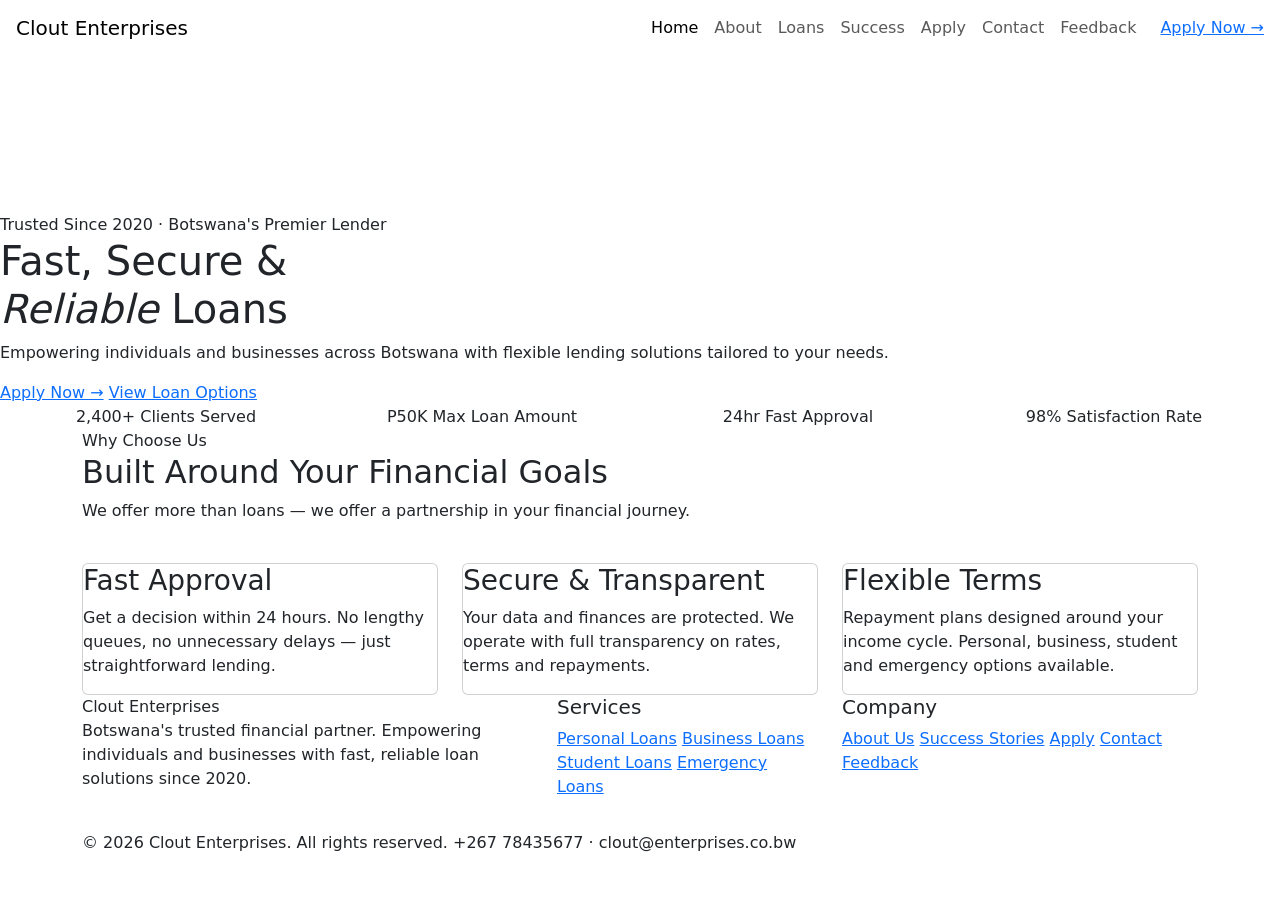
==== commit 475a1fca: "Add files via upload" ====
--- a/index.html
+++ b/index.html
@@ -32,17 +32,11 @@
 </nav>
 
 <main>
-
   <!-- HERO SECTION -->
   <section class="hero">
     <video autoplay muted loop playsinline class="hero-video">
-     <source src="" type="video/mp4">
-    width="100%" 
-    autoplay 
-    muted 
-    loop
-    style="border-radius:12px; max-width:800px; display:block; margin:0 auto;">
-    </video>
+  <source src="video/hero-videos.mp4" type="video/mp4">
+</video>
     <div class="hero-overlay"></div>
     <div class="hero-content">
       <div class="hero-eyebrow"> Trusted Since 2020 · Botswana's Premier Lender</div>
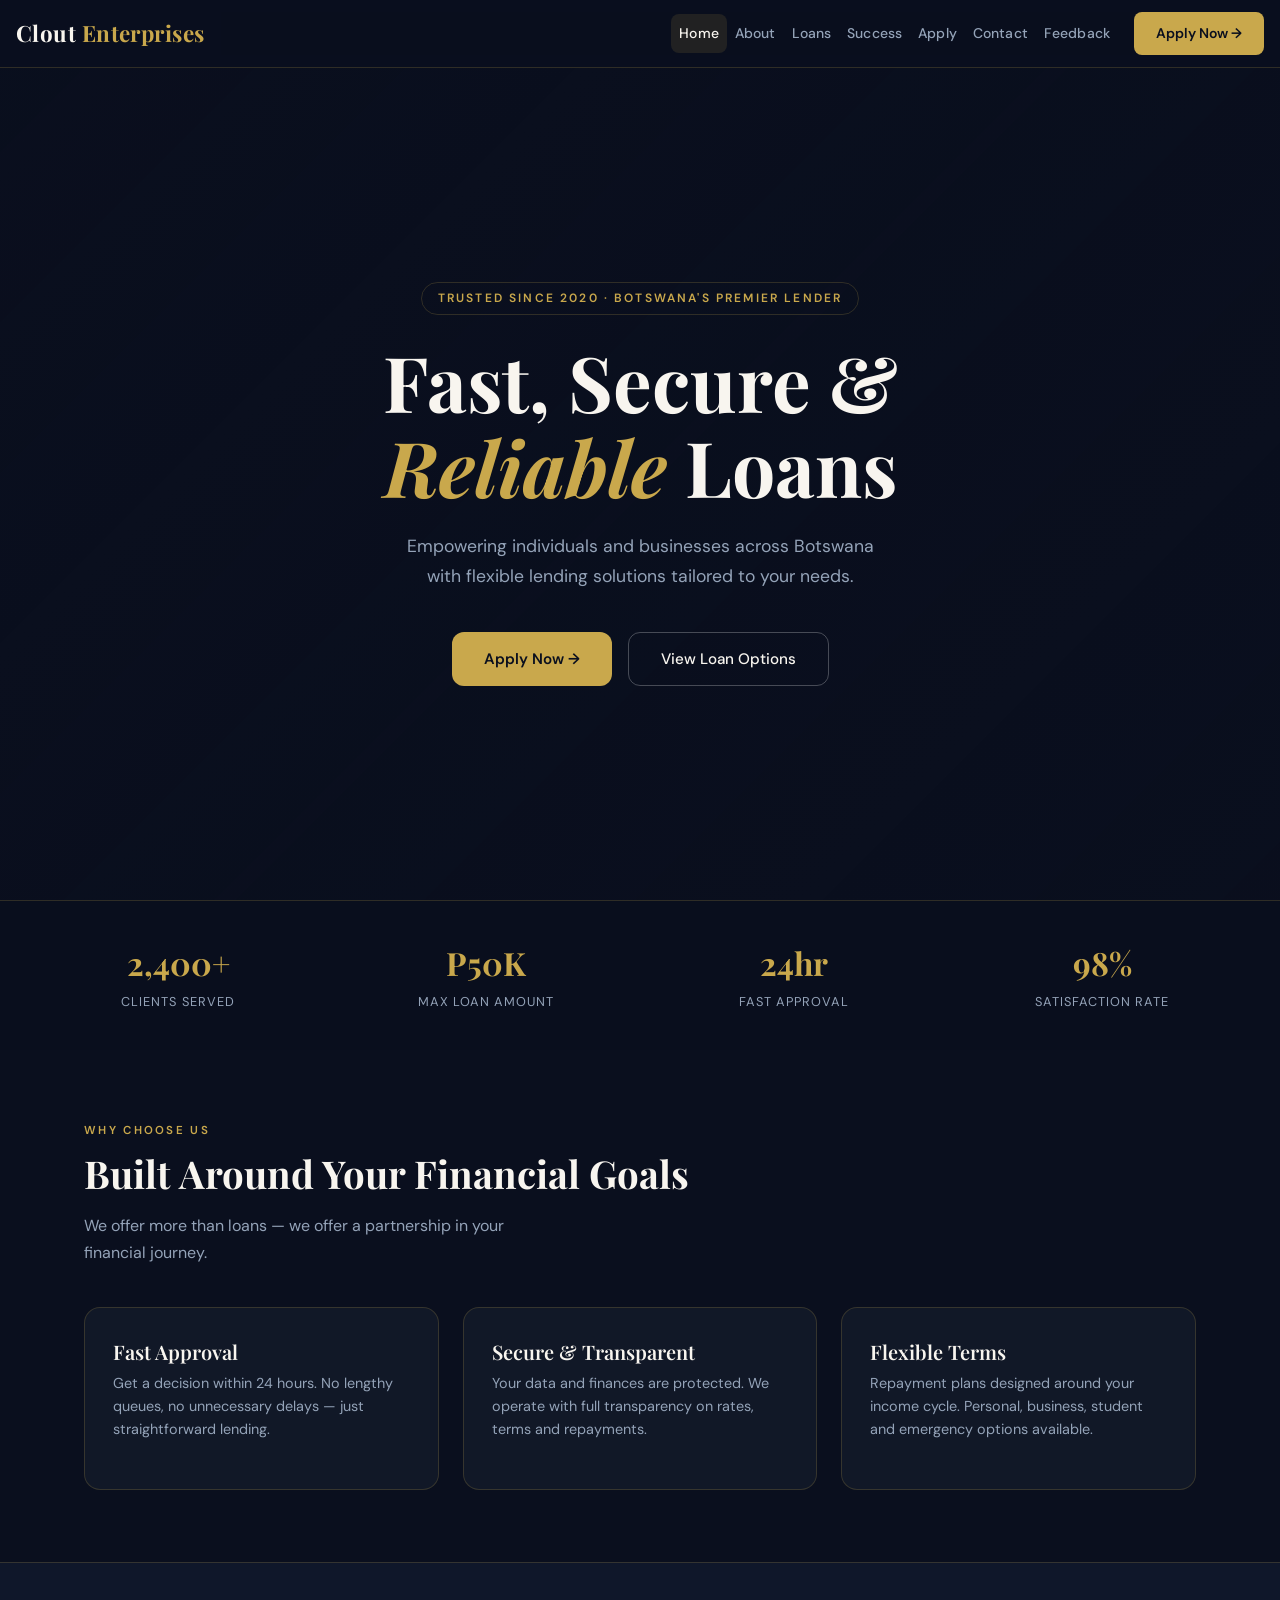
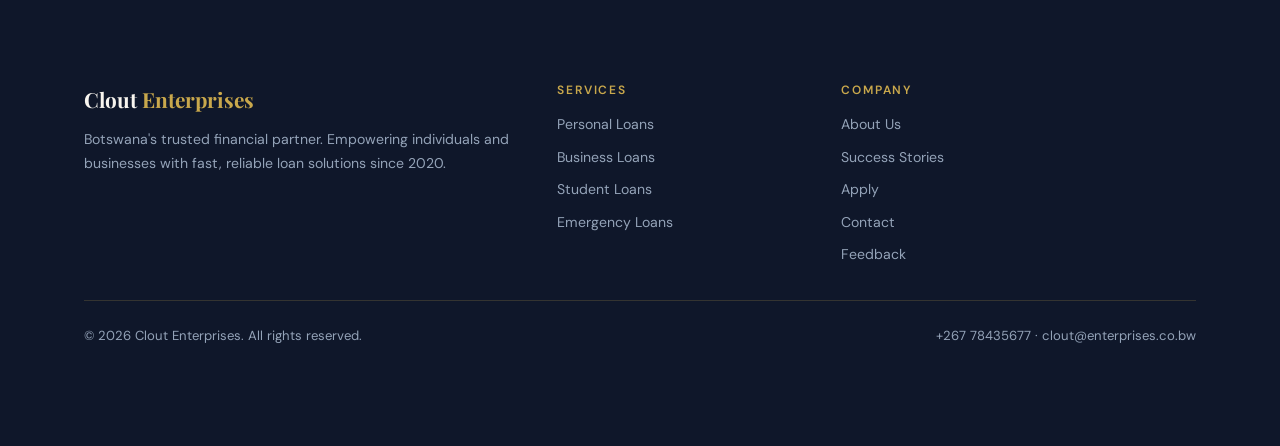
==== commit f80c11f5: "Update index.html" ====
--- a/index.html
+++ b/index.html
@@ -35,7 +35,7 @@
   <!-- HERO SECTION -->
   <section class="hero">
     <video autoplay muted loop playsinline class="hero-video">
-  <source src="video/hero-videos.mp4" type="video/mp4">
+  <source src="hero-video.mp4" type="video/mp4">
 </video>
     <div class="hero-overlay"></div>
     <div class="hero-content">
--- a/style.css
+++ b/style.css
@@ -0,0 +1,810 @@
+/* ============================================================
+   CLOUT ENTERPRISES — Global Stylesheet
+   Aesthetic: Luxury Financial / Dark Navy + Gold Accent
+   Updated: Bootstrap 5 compatible + Fully Responsive
+   ============================================================ */
+
+@import url('https://fonts.googleapis.com/css2?family=Playfair+Display:wght@400;600;700&family=DM+Sans:wght@300;400;500;600&display=swap');
+
+/* ── RESET ── */
+*, *::before, *::after {
+  margin: 0;
+  padding: 0;
+  box-sizing: border-box;
+}
+
+/* ── TOKENS ── */
+:root {
+  --navy:        #0a0f1e;
+  --navy-2:      #0f172a;
+  --navy-3:      #1e293b;
+  --gold:        #c9a84c;
+  --gold-light:  #e6c878;
+  --gold-dim:    rgba(201, 168, 76, 0.12);
+  --white:       #f8f5ef;
+  --muted:       #94a3b8;
+  --surface:     #111827;
+  --surface-2:   #1a2436;
+  --border:      rgba(201,168,76,0.2);
+  --radius:      12px;
+  --shadow:      0 20px 60px rgba(0,0,0,0.35);
+  --ff-display:  'Playfair Display', Georgia, serif;
+  --ff-body:     'DM Sans', sans-serif;
+  --transition:  0.3s cubic-bezier(0.4, 0, 0.2, 1);
+}
+
+/* ── BASE ── */
+html { scroll-behavior: smooth; }
+
+body {
+  font-family: var(--ff-body);
+  background: var(--navy);
+  color: var(--white);
+  min-height: 100vh;
+  display: flex;
+  flex-direction: column;
+  line-height: 1.6;
+}
+
+/* ── SCROLLBAR ── */
+::-webkit-scrollbar { width: 6px; }
+::-webkit-scrollbar-track { background: var(--navy-2); }
+::-webkit-scrollbar-thumb { background: var(--gold); border-radius: 3px; }
+
+
+
+/* Sticky wrapper for the nav */
+.navbar {
+  position: sticky;
+  top: 0;
+  z-index: 1030;
+  background: rgba(10, 15, 30, 0.97);
+  backdrop-filter: blur(12px);
+  border-bottom: 1px solid var(--border);
+  padding: 0 32px !;
+  min-height: 68px;
+}
+
+.navbar-brand {
+  font-family: var(--ff-display);
+  font-size: 1.4rem;
+  font-weight: 700;
+  color: var(--white);
+  letter-spacing: 0.02em;
+  text-decoration: none;
+}
+
+.navbar-brand span {
+  color: var(--gold);
+}
+
+/* Bootstrap nav-link overrides */
+.navbar-nav .nav-link {
+  color: var(--muted);
+  font-size: 0.875rem;
+  font-weight: 500;
+  padding: 8px 14px;
+  border-radius: 8px;
+  transition: var(--transition);
+  letter-spacing: 0.01em;
+}
+
+.navbar-nav .nav-link:hover,
+.navbar-nav .nav-link.active {
+  color: var(--white--);
+  background: var(--gold-dim);
+}
+
+/* Hamburger icon color */
+.navbar-toggler {
+  border-color: var(--border);
+}
+.navbar-toggler-icon {
+  filter: invert(1);
+}
+
+/* Collapsed menu background on mobile */
+.navbar-collapse {
+  background: rgba(10, 15, 30, 0.99);
+}
+
+@media (max-width: 991px) {
+  .navbar-collapse {
+    padding: 12px 0 16px;
+    border-top: 1px solid var(--border);
+    margin-top: 8px;
+  }
+  .navbar-nav .nav-link {
+    padding: 10px 16px;
+  }
+  .nav-cta {
+    margin: 12px 16px 4px;
+    display: inline-block;
+  }
+}
+
+.nav-cta {
+  background: var(--gold);
+  color: #0a0f1e;
+  font-weight: 600;
+  padding: 10px 22px;
+  border-radius: 8px;
+  font-size: 0.875rem;
+  font-family: var(--ff-body);
+  transition: var(--transition);
+  text-decoration: none;
+  display: inline-flex;
+  align-items: center;
+  gap: 6px;
+  white-space: nowrap;
+}
+
+.nav-cta:hover {
+  background: var(--gold-light);
+  transform: translateY(-1px);
+  box-shadow: 0 6px 20px rgba(201,168,76,0.3);
+  color: #0a0f1e;
+}
+
+/* ═══════════════════════════════════════
+   HERO
+═══════════════════════════════════════ */
+.hero {
+  position: relative;
+  min-height: calc(100vh - 68px);
+  display: flex;
+  align-items: center;
+  justify-content: center;
+  overflow: hidden;
+  text-align: center;
+}
+
+.hero-video {
+  position: absolute;
+  inset: 0;
+  width: 100%;
+  height: 100%;
+  object-fit: cover;
+  z-index: 0;
+}
+
+.hero-overlay {
+  position: absolute;
+  inset: 0;
+  background: linear-gradient(
+    135deg,
+    rgba(10,15,30,0.92) 0%,
+    rgba(10,15,30,0.7) 50%,
+    rgba(10,15,30,0.88) 100%
+  );
+  z-index: 1;
+}
+
+.hero-content {
+  position: relative;
+  z-index: 2;
+  max-width: 760px;
+  padding: 40px 24px;
+  animation: fadeUp 0.9s ease both;
+}
+
+.hero-eyebrow {
+  display: inline-flex;
+  align-items: center;
+  gap: 8px;
+  font-size: 0.75rem;
+  font-weight: 600;
+  letter-spacing: 0.18em;
+  text-transform: uppercase;
+  color: var(--gold);
+  margin-bottom: 24px;
+  padding: 6px 16px;
+  border: 1px solid var(--border);
+  border-radius: 100px;
+}
+
+.hero-content h1 {
+  font-family: var(--ff-display);
+  font-size: clamp(2.2rem, 6vw, 5rem);
+  font-weight: 700;
+  line-height: 1.1;
+  color: var(--white);
+  margin-bottom: 24px;
+}
+
+.hero-content h1 em {
+  font-style: italic;
+  color: var(--gold);
+}
+
+.hero-content p {
+  font-size: 1.1rem;
+  color: var(--muted);
+  max-width: 500px;
+  margin: 0 auto 40px;
+  line-height: 1.7;
+}
+
+.hero-actions {
+  display: flex;
+  gap: 16px;
+  justify-content: center;
+  flex-wrap: wrap;
+}
+
+/* ── STATS STRIP ── */
+.hero-stats {
+  position: relative;
+  z-index: 2;
+  padding: 28px 16px;
+  border-top: 1px solid var(--border);
+  background: rgba(10,15,30,0.85);
+  backdrop-filter: blur(8px);
+}
+
+.stat-item { text-align: center; padding: 8px 16px; }
+
+.stat-item .stat-num {
+  font-family: var(--ff-display);
+  font-size: 2rem;
+  font-weight: 700;
+  color: var(--gold);
+  display: block;
+}
+
+.stat-item .stat-label {
+  font-size: 0.8rem;
+  color: var(--muted);
+  letter-spacing: 0.08em;
+  text-transform: uppercase;
+}
+
+/* ── BUTTONS ── */
+.btn-primary {
+  background: var(--gold);
+  color: var(--navy);
+  border: none;
+  padding: 14px 32px;
+  border-radius: var(--radius);
+  font-family: var(--ff-body);
+  font-weight: 600;
+  font-size: 0.95rem;
+  cursor: pointer;
+  transition: var(--transition);
+  display: inline-flex;
+  align-items: center;
+  gap: 8px;
+  text-decoration: none;
+}
+
+.btn-primary:hover {
+  background: var(--gold-light);
+  transform: translateY(-2px);
+  box-shadow: 0 8px 24px rgba(201,168,76,0.35);
+  color: var(--navy);
+}
+
+.btn-outline {
+  background: transparent;
+  color: var(--white);
+  border: 1px solid rgba(255,255,255,0.25);
+  padding: 14px 32px;
+  border-radius: var(--radius);
+  font-family: var(--ff-body);
+  font-weight: 500;
+  font-size: 0.95rem;
+  cursor: pointer;
+  transition: var(--transition);
+  display: inline-flex;
+  align-items: center;
+  gap: 8px;
+  text-decoration: none;
+}
+
+.btn-outline:hover {
+  border-color: var(--gold);
+  color: var(--gold);
+  transform: translateY(-2px);
+}
+
+/* ── PAGE HERO ── */
+.page-hero {
+  background: linear-gradient(135deg, var(--navy-2) 0%, var(--surface) 100%);
+  border-bottom: 1px solid var(--border);
+  padding: 72px 24px 60px;
+  text-align: center;
+  position: relative;
+  overflow: hidden;
+}
+
+.page-hero::before {
+  content: '';
+  position: absolute;
+  top: -60px;
+  right: -60px;
+  width: 300px;
+  height: 300px;
+  background: radial-gradient(circle, var(--gold-dim) 0%, transparent 70%);
+  border-radius: 50%;
+}
+
+.page-hero .eyebrow {
+  font-size: 0.72rem;
+  letter-spacing: 0.2em;
+  text-transform: uppercase;
+  color: var(--gold);
+  font-weight: 600;
+  margin-bottom: 12px;
+}
+
+.page-hero h1 {
+  font-family: var(--ff-display);
+  font-size: clamp(2rem, 4vw, 3.2rem);
+  font-weight: 700;
+  color: var(--white);
+  margin-bottom: 16px;
+}
+
+.page-hero p {
+  color: var(--muted);
+  font-size: 1.05rem;
+  max-width: 540px;
+  margin: auto;
+}
+
+/* ── CONTAINER ── */
+.container {
+  max-width: 1160px;
+  margin: 0 auto;
+  padding: 72px 24px;
+  flex: 1;
+  width: 100%;
+}
+
+.section-label {
+  font-size: 0.72rem;
+  letter-spacing: 0.2em;
+  text-transform: uppercase;
+  color: var(--gold);
+  font-weight: 600;
+  margin-bottom: 10px;
+}
+
+.section-title {
+  font-family: var(--ff-display);
+  font-size: clamp(1.8rem, 3vw, 2.6rem);
+  font-weight: 700;
+  color: var(--white);
+  margin-bottom: 16px;
+}
+
+.section-sub {
+  color: var(--muted);
+  font-size: 1rem;
+  max-width: 480px;
+  line-height: 1.7;
+}
+
+/* ── GRID & CARDS ── */
+.grid {
+  display: grid;
+  grid-template-columns: repeat(auto-fit, minmax(260px, 1fr));
+  gap: 24px;
+  margin-top: 40px;
+}
+
+.card {
+  background: var(--surface);
+  border: 1px solid var(--border);
+  border-radius: 16px;
+  padding: 32px 28px;
+  transition: var(--transition);
+  position: relative;
+  overflow: hidden;
+}
+
+.card::before {
+  content: '';
+  position: absolute;
+  top: 0; left: 0; right: 0;
+  height: 3px;
+  background: linear-gradient(90deg, var(--gold), var(--gold-light));
+  opacity: 0;
+  transition: var(--transition);
+}
+
+.card:hover {
+  transform: translateY(-6px);
+  border-color: var(--gold);
+  box-shadow: 0 16px 40px rgba(201,168,76,0.12);
+}
+
+.card:hover::before { opacity: 1; }
+
+.card-icon {
+  width: 48px;
+  height: 48px;
+  background: var(--gold-dim);
+  border-radius: 12px;
+  display: flex;
+  align-items: center;
+  justify-content: center;
+  margin-bottom: 20px;
+  font-size: 1.4rem;
+}
+
+.card h3 {
+  font-family: var(--ff-display);
+  font-size: 1.25rem;
+  font-weight: 600;
+  color: var(--white);
+  margin-bottom: 8px;
+}
+
+.card p {
+  color: var(--muted);
+  font-size: 0.9rem;
+  line-height: 1.6;
+}
+
+.card .amount-badge {
+  display: inline-block;
+  margin-top: 16px;
+  padding: 6px 14px;
+  background: var(--gold-dim);
+  border: 1px solid var(--border);
+  border-radius: 100px;
+  font-size: 0.82rem;
+  font-weight: 600;
+  color: var(--gold);
+}
+
+/* ── FORMS ── */
+.form-card {
+  background: var(--surface);
+  border: 1px solid var(--border);
+  border-radius: 20px;
+  padding: 48px;
+  max-width: 560px;
+  margin: 0 auto;
+  box-shadow: var(--shadow);
+  width: 100%;
+}
+
+.form-card h2 {
+  font-family: var(--ff-display);
+  font-size: 1.8rem;
+  margin-bottom: 8px;
+  color: var(--white);
+}
+
+.form-card .sub {
+  color: var(--muted);
+  font-size: 0.9rem;
+  margin-bottom: 32px;
+}
+
+.form-group { margin-bottom: 20px; }
+
+.form-group label {
+  display: block;
+  font-size: 0.82rem;
+  font-weight: 600;
+  color: var(--muted);
+  letter-spacing: 0.06em;
+  text-transform: uppercase;
+  margin-bottom: 8px;
+}
+
+.form-group input,
+.form-group textarea,
+.form-group select {
+  width: 100%;
+  padding: 14px 16px;
+  background: var(--navy-2);
+  border: 1px solid var(--border);
+  border-radius: var(--radius);
+  color: var(--white);
+  font-family: var(--ff-body);
+  font-size: 0.95rem;
+  transition: var(--transition);
+  outline: none;
+}
+
+.form-group input::placeholder,
+.form-group textarea::placeholder {
+  color: rgba(148,163,184,0.5);
+}
+
+.form-group input:focus,
+.form-group textarea:focus,
+.form-group select:focus {
+  border-color: var(--gold);
+  box-shadow: 0 0 0 3px rgba(201,168,76,0.12);
+  background: var(--surface-2);
+}
+
+.form-group textarea {
+  resize: vertical;
+  min-height: 120px;
+}
+
+.form-submit { width: 100%; margin-top: 8px; justify-content: center; }
+
+#msg {
+  margin-top: 16px;
+  padding: 12px 16px;
+  border-radius: var(--radius);
+  font-size: 0.9rem;
+  font-weight: 500;
+  display: none;
+}
+
+#msg.success {
+  background: rgba(34, 197, 94, 0.1);
+  border: 1px solid rgba(34, 197, 94, 0.3);
+  color: #4ade80;
+  display: block;
+}
+
+#msg.error {
+  background: rgba(239, 68, 68, 0.1);
+  border: 1px solid rgba(239, 68, 68, 0.3);
+  color: #f87171;
+  display: block;
+}
+
+/* ── ABOUT PAGE ── */
+.about-text h2 {
+  font-family: var(--ff-display);
+  font-size: clamp(1.6rem, 3vw, 2.2rem);
+  line-height: 1.2;
+  color: var(--white);
+  margin-bottom: 20px;
+}
+
+.about-text p {
+  color: var(--muted);
+  line-height: 1.8;
+  margin-bottom: 16px;
+}
+
+.about-pillars {
+  display: flex;
+  flex-direction: column;
+  gap: 20px;
+}
+
+.pillar {
+  background: var(--surface);
+  border: 1px solid var(--border);
+  border-left: 4px solid var(--gold);
+  border-radius: 0 var(--radius) var(--radius) 0;
+  padding: 24px 28px;
+}
+
+.pillar h4 {
+  font-family: var(--ff-display);
+  font-size: 1.1rem;
+  color: var(--gold);
+  margin-bottom: 6px;
+}
+
+.pillar p {
+  color: var(--muted);
+  font-size: 0.9rem;
+  line-height: 1.6;
+}
+
+/* ── CONTACT ── */
+.contact-info h2 {
+  font-family: var(--ff-display);
+  font-size: clamp(1.6rem, 3vw, 2rem);
+  color: var(--white);
+  margin-bottom: 16px;
+}
+
+.contact-info p {
+  color: var(--muted);
+  line-height: 1.7;
+  margin-bottom: 32px;
+}
+
+.contact-item {
+  display: flex;
+  align-items: flex-start;
+  gap: 16px;
+  margin-bottom: 24px;
+}
+
+.contact-icon {
+  width: 44px;
+  height: 44px;
+  min-width: 44px;
+  background: var(--gold-dim);
+  border: 1px solid var(--border);
+  border-radius: 12px;
+  display: flex;
+  align-items: center;
+  justify-content: center;
+  font-size: 1.1rem;
+}
+
+.contact-item-text strong {
+  display: block;
+  color: var(--white);
+  font-size: 0.85rem;
+  font-weight: 600;
+  margin-bottom: 2px;
+}
+
+.contact-item-text span {
+  color: var(--muted);
+  font-size: 0.9rem;
+}
+
+/* ── SUCCESS ── */
+.testimonial-card {
+  background: var(--surface);
+  border: 1px solid var(--border);
+  border-radius: 16px;
+  padding: 36px 32px;
+  position: relative;
+  transition: var(--transition);
+  height: 100%;
+}
+
+.testimonial-card:hover {
+  border-color: var(--gold);
+  transform: translateY(-4px);
+  box-shadow: 0 16px 40px rgba(201,168,76,0.1);
+}
+
+.testimonial-card .quote-mark {
+  font-family: var(--ff-display);
+  font-size: 4rem;
+  color: var(--gold);
+  line-height: 1;
+  margin-bottom: 16px;
+  opacity: 0.6;
+}
+
+.testimonial-card blockquote {
+  color: var(--white);
+  font-size: 1rem;
+  line-height: 1.7;
+  font-style: italic;
+  margin-bottom: 24px;
+}
+
+.testimonial-card .author {
+  display: flex;
+  align-items: center;
+  gap: 12px;
+}
+
+.author-avatar {
+  width: 44px;
+  height: 44px;
+  border-radius: 50%;
+  background: var(--gold-dim);
+  border: 2px solid var(--gold);
+  display: flex;
+  align-items: center;
+  justify-content: center;
+  font-weight: 700;
+  color: var(--gold);
+  font-size: 0.9rem;
+  flex-shrink: 0;
+}
+
+.author-info strong {
+  display: block;
+  color: var(--white);
+  font-size: 0.9rem;
+}
+
+.author-info span {
+  color: var(--muted);
+  font-size: 0.8rem;
+}
+
+.stars { color: var(--gold); font-size: 0.85rem; margin-bottom: 16px; }
+
+/* ── FOOTER ── */
+.footer {
+  background: var(--navy-2);
+  border-top: 1px solid var(--border);
+  padding: 48px 24px 28px;
+  margin-top: auto;
+}
+
+.footer-brand {
+  font-family: var(--ff-display);
+  font-size: 1.3rem;
+  font-weight: 700;
+  color: var(--white);
+  margin-bottom: 12px;
+}
+
+.footer-brand span { color: var(--gold); }
+
+.footer-desc {
+  color: var(--muted);
+  font-size: 0.88rem;
+  line-height: 1.7;
+}
+
+.footer-col h5 {
+  font-size: 0.75rem;
+  letter-spacing: 0.15em;
+  text-transform: uppercase;
+  color: var(--gold);
+  font-weight: 600;
+  margin-bottom: 16px;
+}
+
+.footer-col a {
+  display: block;
+  color: var(--muted);
+  text-decoration: none;
+  font-size: 0.88rem;
+  margin-bottom: 10px;
+  transition: var(--transition);
+}
+
+.footer-col a:hover { color: var(--white); }
+
+.footer-bottom {
+  border-top: 1px solid var(--border);
+  padding-top: 24px;
+  display: flex;
+  justify-content: space-between;
+  align-items: center;
+  color: var(--muted);
+  font-size: 0.82rem;
+  flex-wrap: wrap;
+  gap: 8px;
+}
+
+/* ═══════════════════════════════════════
+   ANIMATIONS
+═══════════════════════════════════════ */
+@keyframes fadeUp {
+  from { opacity: 0; transform: translateY(24px); }
+  to   { opacity: 1; transform: translateY(0); }
+}
+
+.fade-up  { animation: fadeUp 0.7s ease both; }
+.fade-up-2 { animation: fadeUp 0.7s 0.15s ease both; }
+.fade-up-3 { animation: fadeUp 0.7s 0.30s ease both; }
+
+/* ═══════════════════════════════════════
+   RESPONSIVE MEDIA QUERIES
+   (Bootstrap handles columns; these
+    handle spacing, font, and layout)
+═══════════════════════════════════════ */
+
+/* Tablet — md breakpoint (768px) */
+@media (max-width: 768px) {
+  .container { padding: 48px 16px; }
+  .page-hero { padding: 48px 16px 40px; }
+  .form-card { padding: 28px 20px; }
+  .footer { padding: 40px 16px 20px; }
+  .footer-bottom { flex-direction: column; text-align: center; }
+  .hero-stats { padding: 20px 16px; }
+  .stat-item .stat-num { font-size: 1.5rem; }
+  .navbar { padding: 0 16px; }
+}
+
+/* Mobile — sm breakpoint (576px) */
+@media (max-width: 576px) {
+  .hero-content h1 { font-size: 2rem; }
+  .hero-content p  { font-size: 0.95rem; }
+  .btn-primary, .btn-outline { padding: 12px 20px; font-size: 0.85rem; }
+  .card { padding: 24px 18px; }
+  .testimonial-card { padding: 24px 20px; }
+  .pillar { padding: 18px 20px; }
+  .form-card { padding: 24px 16px; }
+  .page-hero { padding: 40px 16px 32px; }
+}
